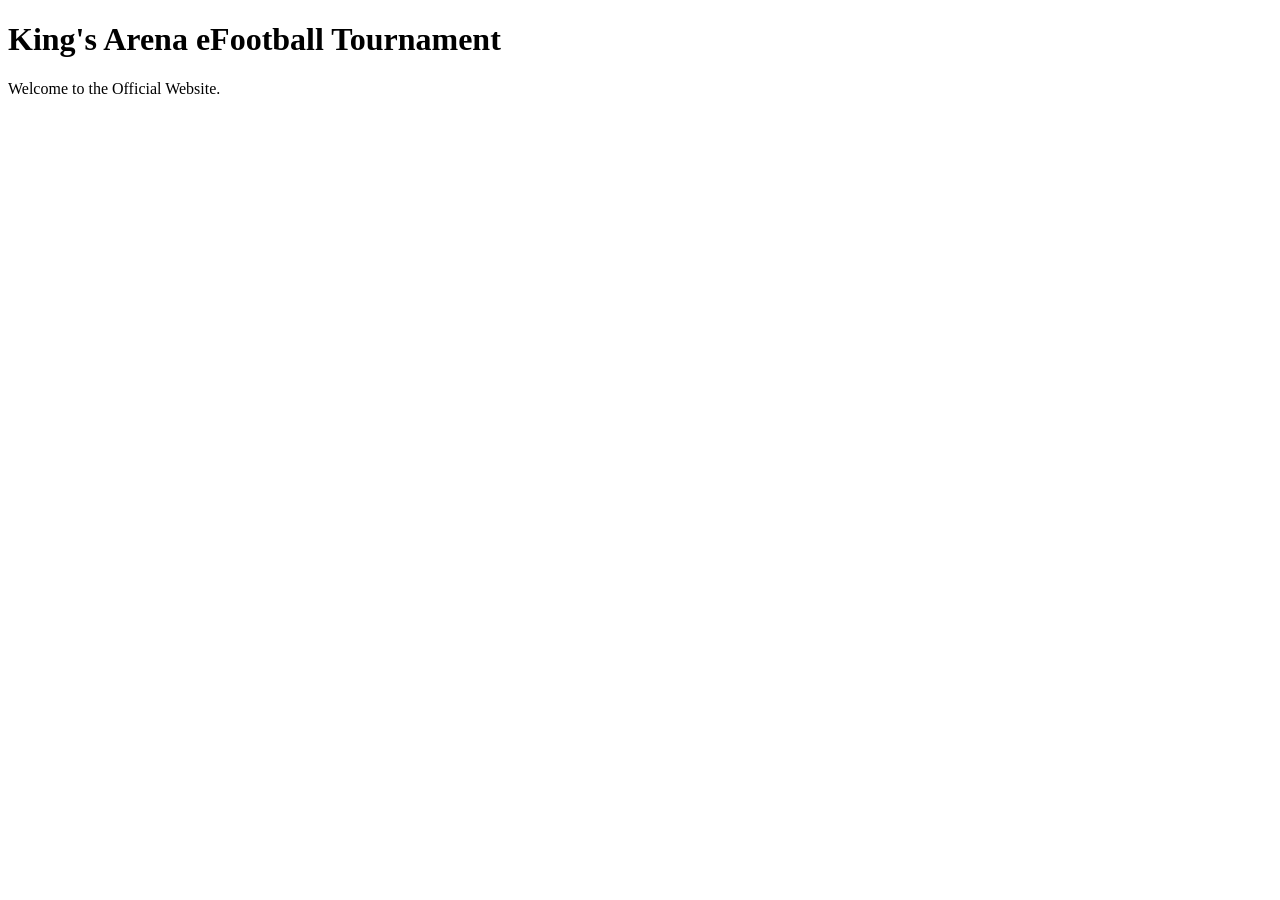
==== index.html @ c7f82051 "Add homepage" ====
<!DOCTYPE html>
<html lang="en">
<head>
    <meta charset="UTF-8">
        <meta name="viewport" content="width=device-width, initial-scale=1.0">
            <title>King's Arena eFootball Tournament</title>
            </head>
            <body>

            <h1>King's Arena eFootball Tournament</h1>

            <p>Welcome to the Official Website.</p>

            </body>
            </html>
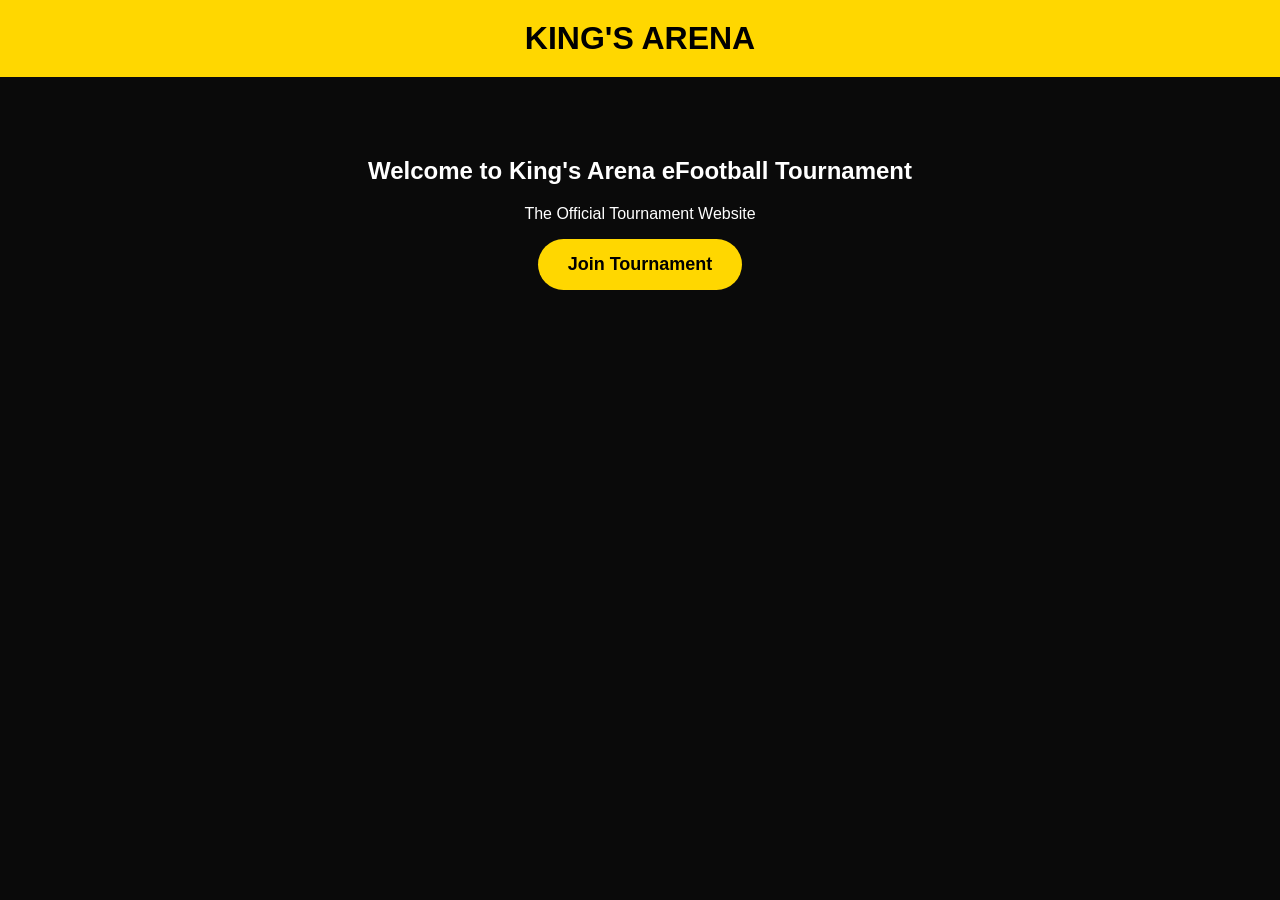
==== commit 4310eb1c: "First homepage Updated the title and added styling for the webpage. Included a header and a button f" ====
--- a/index.html
+++ b/index.html
@@ -1,15 +1,53 @@
 <!DOCTYPE html>
 <html lang="en">
 <head>
-    <meta charset="UTF-8">
-        <meta name="viewport" content="width=device-width, initial-scale=1.0">
-            <title>King's Arena eFootball Tournament</title>
-            </head>
-            <body>
+<meta charset="UTF-8">
+<meta name="viewport" content="width=device-width, initial-scale=1.0">
+<title>King's Arena</title>
 
-            <h1>King's Arena eFootball Tournament</h1>
+<style>
+body{
+    margin:0;
+    background:#0a0a0a;
+    color:white;
+    font-family:Arial,sans-serif;
+    text-align:center;
+}
+header{
+    background:gold;
+    color:black;
+    padding:20px;
+}
+h1{
+    margin:0;
+}
+.hero{
+    padding:60px 20px;
+}
+button{
+    padding:15px 30px;
+    border:none;
+    border-radius:30px;
+    background:gold;
+    font-size:18px;
+    font-weight:bold;
+}
+</style>
 
-            <p>Welcome to the Official Website.</p>
+</head>
 
-            </body>
-            </html>+<body>
+
+<header>
+<h1>KING'S ARENA</h1>
+</header>
+
+<div class="hero">
+<h2>Welcome to King's Arena eFootball Tournament</h2>
+<p>The Official Tournament Website</p>
+
+<button>Join Tournament</button>
+</div>
+
+</body>
+    </html>
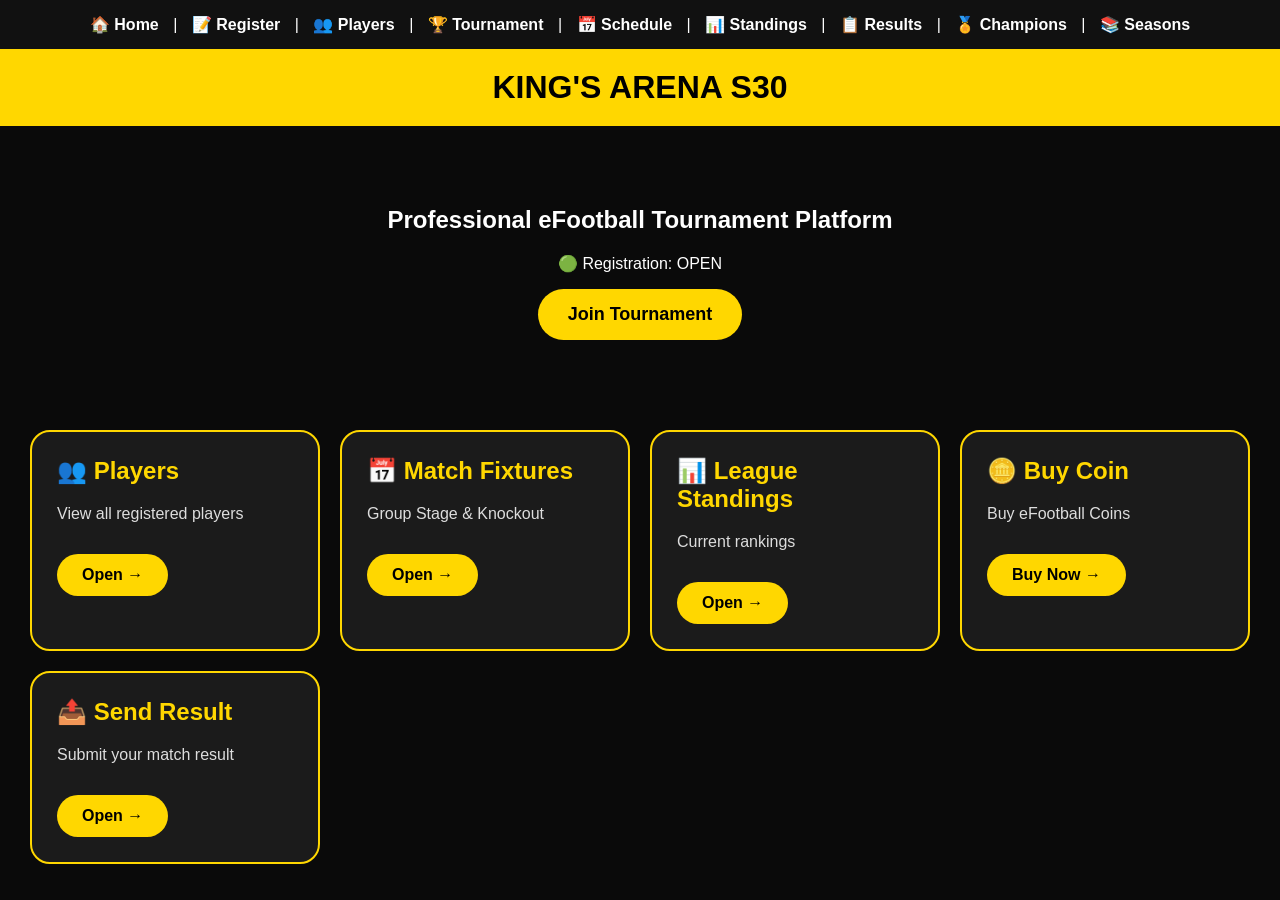
==== commit 045b58ca: "Update website files" ====
--- a/index.html
+++ b/index.html
@@ -3,7 +3,7 @@
 <head>
 <meta charset="UTF-8">
 <meta name="viewport" content="width=device-width, initial-scale=1.0">
-<title>King's Arena</title>
+<title>King's Arena eFootball Tournament</title>
 
 <style>
 body{
@@ -31,23 +31,112 @@
     background:gold;
     font-size:18px;
     font-weight:bold;
+}nav{
+    background:#111;
+    padding:15px;
+}
+
+nav a{
+    color:white;
+    text-decoration:none;
+    margin:0 10px;
+    font-weight:bold;
+    font-size:16px;
+}
+
+nav a:hover{
+    color:gold;
+}.menu{
+    display:grid;
+    grid-template-columns:repeat(auto-fit,minmax(280px,1fr));
+    gap:20px;
+    padding:30px;
+}
+
+.card{
+    background:#1b1b1b;
+    border-radius:20px;
+    padding:25px;
+    text-align:left;
+    border:2px solid gold;
+}
+
+.card h2{
+    margin-top:0;
+    color:gold;
+}
+
+.card p{
+    color:#ddd;
+}
+
+.card a{
+    display:inline-block;
+    margin-top:15px;
+    padding:12px 25px;
+    background:gold;
+    color:black;
+    text-decoration:none;
+    border-radius:30px;
+    font-weight:bold;
 }
 </style>
 
 </head>
 
 <body>
-
+<nav>
+  <a href="#">🏠 Home</a> |
+  <a href="#">📝 Register</a> |
+  <a href="players.html">👥 Players</a> |
+  <a href="#">🏆 Tournament</a> |
+  <a href="#">📅 Schedule</a> |
+  <a href="#">📊 Standings</a> |
+  <a href="#">📋 Results</a> |
+  <a href="#">🏅 Champions</a> |
+  <a href="#">📚 Seasons</a>
+</nav>
 <header>
-<h1>KING'S ARENA</h1>
+<h1>KING'S ARENA S30</h1>
 </header>
 
 <div class="hero">
-<h2>Welcome to King's Arena eFootball Tournament</h2>
-<p>The Official Tournament Website</p>
+  <h2>Professional eFootball Tournament Platform</h2>
+<p>🟢 Registration: OPEN</p>
+<a href="https://forms.gle/giUWxDtWckXKzhDVA">
+    <button>Join Tournament</button>
+</a>
+</div>
+<section class="menu">
 
-<button>Join Tournament</button>
+<div class="card">
+<h2>👥 Players</h2>
+<p>View all registered players</p>
+<a href="players.html">Open →</a>
 </div>
 
+<div class="card">
+<h2>📅 Match Fixtures</h2>
+<p>Group Stage & Knockout</p>
+<a href="#">Open →</a>
+</div>
+
+<div class="card">
+<h2>📊 League Standings</h2>
+<p>Current rankings</p>
+<a href="#">Open →</a>
+</div>
+
+<div class="card">
+<h2>🪙 Buy Coin</h2>
+<p>Buy eFootball Coins</p>
+<a href="https://t.me/YOUR_CHANNEL">Buy Now →</a>
+</div>
+<div class="card">
+    <h2>📤 Send Result</h2>
+    <p>Submit your match result</p>
+    <a href="send-result.html">Open →</a>
+</div>
+</section>
 </body>
     </html>
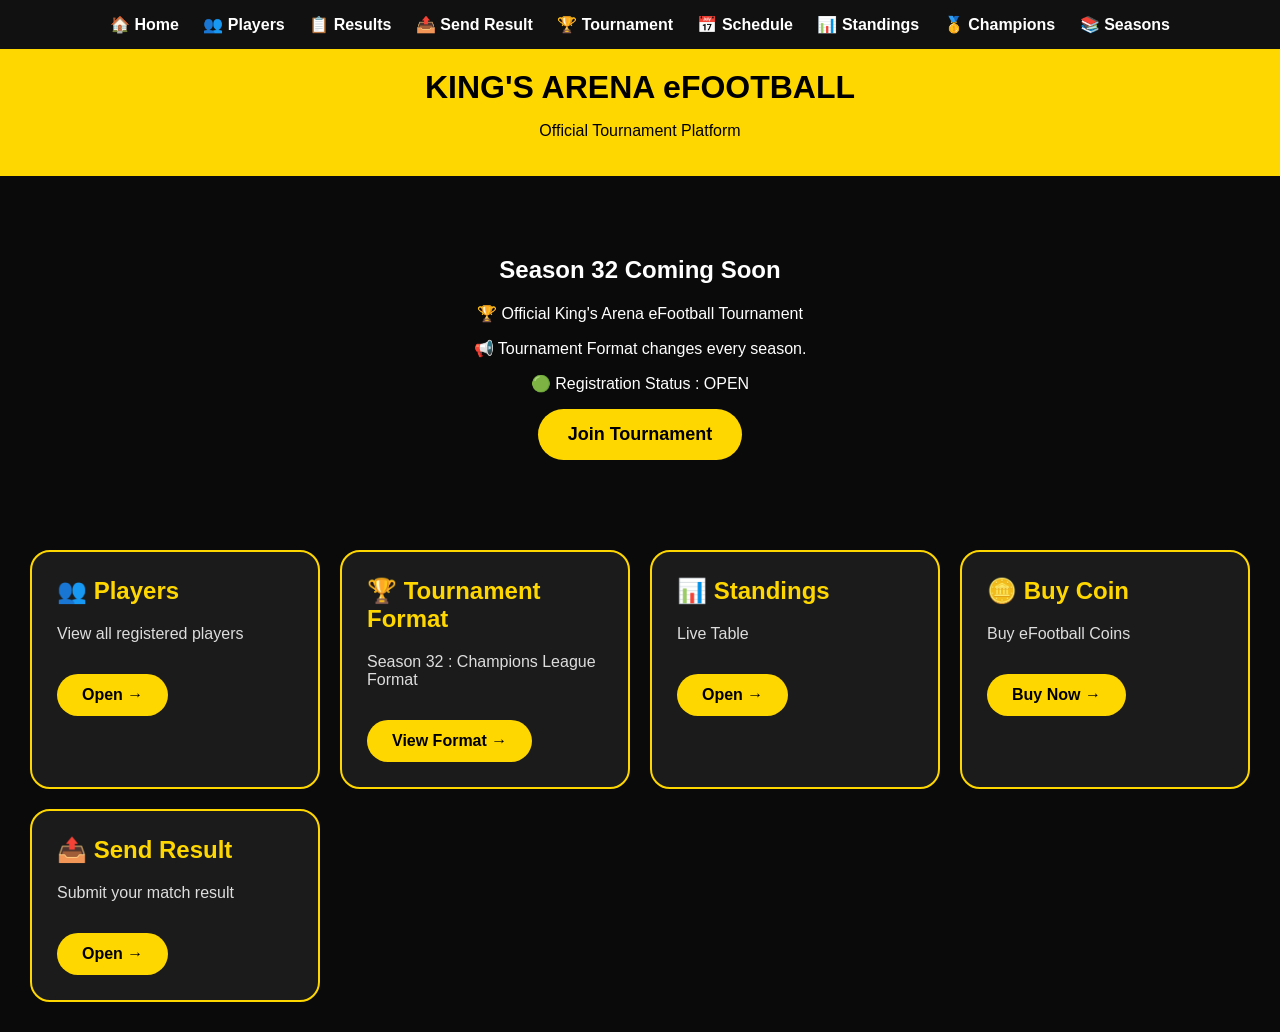
==== commit c37d674c: "Add files via upload" ====
--- a/index.html
+++ b/index.html
@@ -1,108 +1,42 @@
 <!DOCTYPE html>
 <html lang="en">
 <head>
+  <link rel="stylesheet" href="style.css">
+<script src="script.js" defer></script>
 <meta charset="UTF-8">
 <meta name="viewport" content="width=device-width, initial-scale=1.0">
 <title>King's Arena eFootball Tournament</title>
 
-<style>
-body{
-    margin:0;
-    background:#0a0a0a;
-    color:white;
-    font-family:Arial,sans-serif;
-    text-align:center;
-}
-header{
-    background:gold;
-    color:black;
-    padding:20px;
-}
-h1{
-    margin:0;
-}
-.hero{
-    padding:60px 20px;
-}
-button{
-    padding:15px 30px;
-    border:none;
-    border-radius:30px;
-    background:gold;
-    font-size:18px;
-    font-weight:bold;
-}nav{
-    background:#111;
-    padding:15px;
-}
 
-nav a{
-    color:white;
-    text-decoration:none;
-    margin:0 10px;
-    font-weight:bold;
-    font-size:16px;
-}
-
-nav a:hover{
-    color:gold;
-}.menu{
-    display:grid;
-    grid-template-columns:repeat(auto-fit,minmax(280px,1fr));
-    gap:20px;
-    padding:30px;
-}
-
-.card{
-    background:#1b1b1b;
-    border-radius:20px;
-    padding:25px;
-    text-align:left;
-    border:2px solid gold;
-}
-
-.card h2{
-    margin-top:0;
-    color:gold;
-}
-
-.card p{
-    color:#ddd;
-}
-
-.card a{
-    display:inline-block;
-    margin-top:15px;
-    padding:12px 25px;
-    background:gold;
-    color:black;
-    text-decoration:none;
-    border-radius:30px;
-    font-weight:bold;
-}
-</style>
 
 </head>
 
 <body>
 <nav>
-  <a href="#">🏠 Home</a> |
-  <a href="#">📝 Register</a> |
-  <a href="players.html">👥 Players</a> |
-  <a href="#">🏆 Tournament</a> |
-  <a href="#">📅 Schedule</a> |
-  <a href="#">📊 Standings</a> |
-  <a href="#">📋 Results</a> |
-  <a href="#">🏅 Champions</a> |
-  <a href="#">📚 Seasons</a>
+<a href="index.html">🏠 Home</a>
+<a href="players.html">👥 Players</a>
+<a href="results.html">📋 Results</a>
+<a href="send-result.html">📤 Send Result</a>
+<a href="#">🏆 Tournament</a>
+<a href="#">📅 Schedule</a>
+<a href="#">📊 Standings</a>
+<a href="#">🥇 Champions</a>
+<a href="#">📚 Seasons</a>
 </nav>
 <header>
-<h1>KING'S ARENA S30</h1>
+    <h1>KING'S ARENA eFOOTBALL</h1>
+    <p>Official Tournament Platform</p>
 </header>
 
 <div class="hero">
-  <h2>Professional eFootball Tournament Platform</h2>
-<p>🟢 Registration: OPEN</p>
+<h2 id="seasonTitle">Season 32 Coming Soon</h2>
+
+<p>🏆 Official King's Arena eFootball Tournament</p>
+
+<p>📢 Tournament Format changes every season.</p>
+
+<p id="registrationStatus"></p>
+
 <a href="https://forms.gle/giUWxDtWckXKzhDVA">
     <button>Join Tournament</button>
 </a>
@@ -116,14 +50,14 @@
 </div>
 
 <div class="card">
-<h2>📅 Match Fixtures</h2>
-<p>Group Stage & Knockout</p>
-<a href="#">Open →</a>
+<h2>🏆 Tournament Format</h2>
+<p id="formatText"></p>
+<a href="#">View Format →</a>
 </div>
 
 <div class="card">
-<h2>📊 League Standings</h2>
-<p>Current rankings</p>
+<h2>📊 Standings</h2>
+<p>Live Table</p>
 <a href="#">Open →</a>
 </div>
 
--- a/style.css
+++ b/style.css
@@ -0,0 +1,74 @@
+body{
+    margin:0;
+    background:#0a0a0a;
+    color:white;
+    font-family:Arial,sans-serif;
+    text-align:center;
+}
+header{
+    background:gold;
+    color:black;
+    padding:20px;
+}
+h1{
+    margin:0;
+}
+.hero{
+    padding:60px 20px;
+}
+button{
+    padding:15px 30px;
+    border:none;
+    border-radius:30px;
+    background:gold;
+    font-size:18px;
+    font-weight:bold;
+}nav{
+    background:#111;
+    padding:15px;
+}
+
+nav a{
+    color:white;
+    text-decoration:none;
+    margin:0 10px;
+    font-weight:bold;
+    font-size:16px;
+}
+
+nav a:hover{
+    color:gold;
+}.menu{
+    display:grid;
+    grid-template-columns:repeat(auto-fit,minmax(280px,1fr));
+    gap:20px;
+    padding:30px;
+}
+
+.card{
+    background:#1b1b1b;
+    border-radius:20px;
+    padding:25px;
+    text-align:left;
+    border:2px solid gold;
+}
+
+.card h2{
+    margin-top:0;
+    color:gold;
+}
+
+.card p{
+    color:#ddd;
+}
+
+.card a{
+    display:inline-block;
+    margin-top:15px;
+    padding:12px 25px;
+    background:gold;
+    color:black;
+    text-decoration:none;
+    border-radius:30px;
+    font-weight:bold;
+}
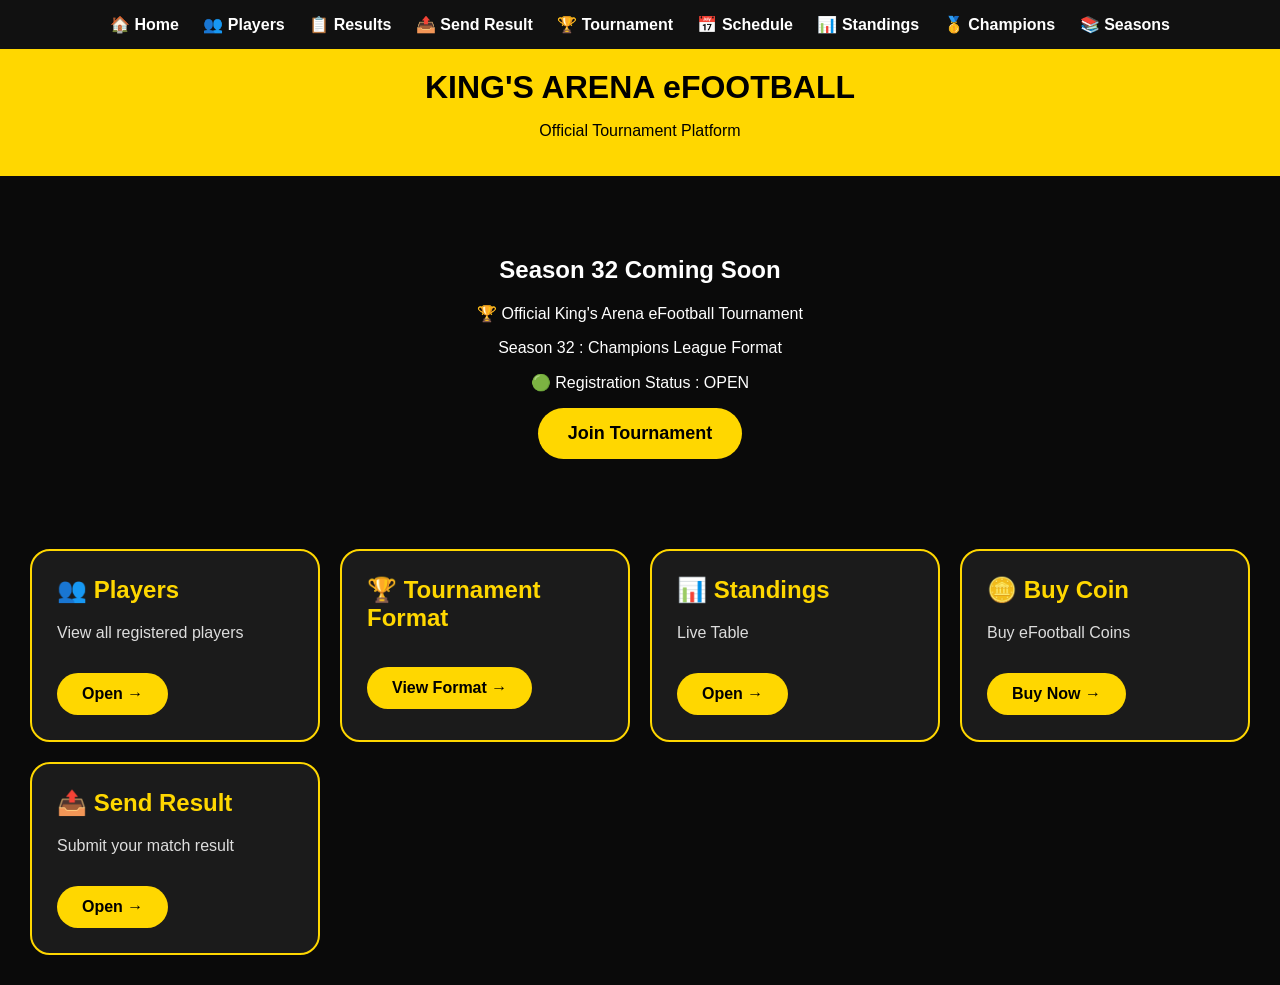
==== commit a58b3046: "Add files via upload" ====
--- a/index.html
+++ b/index.html
@@ -33,7 +33,7 @@
 
 <p>🏆 Official King's Arena eFootball Tournament</p>
 
-<p>📢 Tournament Format changes every season.</p>
+<p id="formatText"></p>
 
 <p id="registrationStatus"></p>
 
